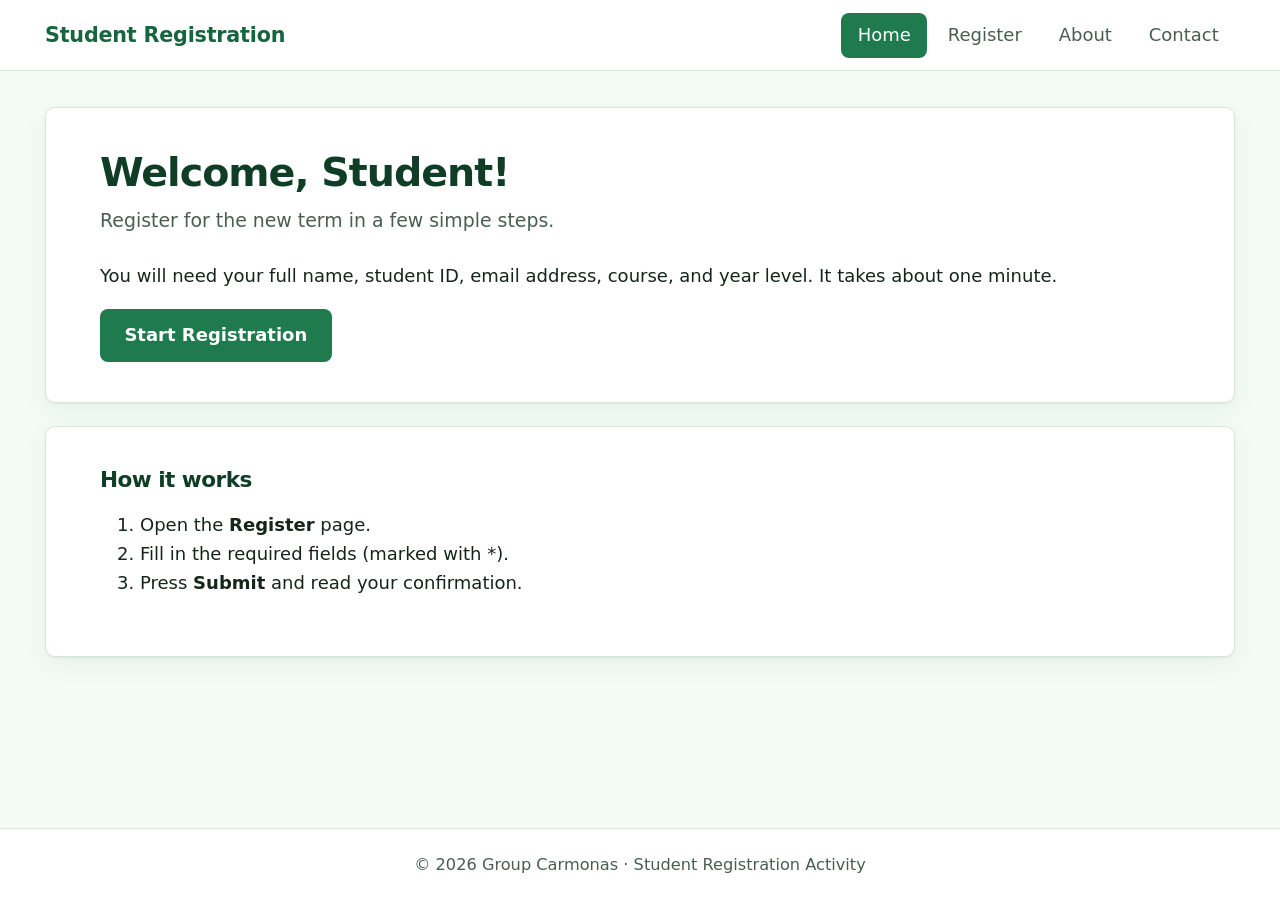
==== index.html @ eb0fc4b8 "Add files via upload" ====
<!DOCTYPE html>
<html lang="en">
<head>
  <meta charset="UTF-8">
  <meta name="viewport" content="width=device-width, initial-scale=1.0">
  <title>Home | Student Registration</title>
  <link rel="stylesheet" href="style.css">
</head>
<body>
  <a class="skip-link" href="#main">Skip to main content</a>

  <header class="site-header">
    <div class="header-inner">
      <a class="logo" href="index.html">Student Registration</a>
      <nav aria-label="Main navigation">
        <ul class="nav-list">
          <li><a href="index.html" aria-current="page">Home</a></li>
          <li><a href="register.html">Register</a></li>
          <li><a href="about.html">About</a></li>
          <li><a href="contact.html">Contact</a></li>
        </ul>
      </nav>
    </div>
  </header>

  <main id="main">
    <section class="card">
      <h1>Welcome, Student!</h1>
      <p class="lead">Register for the new term in a few simple steps.</p>
      <p>You will need your full name, student ID, email address, course, and year level. It takes about one minute.</p>
      <a class="btn btn-primary" href="register.html">Start Registration</a>
    </section>

    <section class="card">
      <h2>How it works</h2>
      <ol>
        <li>Open the <strong>Register</strong> page.</li>
        <li>Fill in the required fields (marked with *).</li>
        <li>Press <strong>Submit</strong> and read your confirmation.</li>
      </ol>
    </section>
  </main>

  <footer class="site-footer">
    <p>&copy; 2026 Group Carmonas &middot; Student Registration Activity</p>
  </footer>
</body>
</html>
---- style.css ----
/* ============ Font: Plus Jakarta Sans (bundled in /fonts, works offline) ============ */
@font-face {
  font-family: "Plus Jakarta Sans";
  src: url("fonts/PlusJakartaSans.woff2") format("woff2");
  font-weight: 200 800;
  font-style: normal;
  font-display: swap;
}

/* ============ Tokens: green and white ============ */
:root {
  --green-900: #0f3d26;
  --green-700: #17653f;
  --green-600: #1f7a4d;   /* primary */
  --green-500: #2e9a63;
  --green-100: #e3f4ea;
  --green-50:  #f4fbf7;
  --white: #ffffff;
  --text: #15251c;
  --text-soft: #4a5d52;
  --line: #d8e5dd;
  --error: #b42318;
  --error-bg: #fef3f2;
  --radius: 10px;
  --shadow: 0 1px 2px rgba(15, 61, 38, 0.06), 0 8px 24px rgba(15, 61, 38, 0.06);
}

* { box-sizing: border-box; }
html { font-size: 112.5%; } /* 18px */

body {
  margin: 0;
  min-height: 100vh;
  display: flex;
  flex-direction: column;
  font-family: "Plus Jakarta Sans", "Segoe UI", system-ui, -apple-system, Arial, sans-serif;
  line-height: 1.6;
  color: var(--text);
  background: var(--green-50);
}

[hidden] { display: none !important; }
h1, h2 { margin-top: 0; line-height: 1.2; letter-spacing: -0.025em; color: var(--green-900); font-weight: 800; }
h1 { font-size: 2.2rem; margin-bottom: 0.5rem; }
h2 { font-size: 1.2rem; }

/* ============ Skip link ============ */
.skip-link { position: absolute; left: -999px; top: 0; z-index: 10; background: var(--green-900); color: var(--white); padding: 0.6rem 1rem; }
.skip-link:focus { left: 0; }

/* ============ Header ============ */
.site-header { background: var(--white); border-bottom: 1px solid var(--line); }
.header-inner {
  max-width: 1400px; margin: 0 auto; padding: 0.7rem 2.5rem;
  display: flex; align-items: center; justify-content: space-between; flex-wrap: wrap; gap: 0.5rem;
}
.logo { font-weight: 700; font-size: 1.15rem; color: var(--green-700); text-decoration: none; letter-spacing: -0.01em; }
.nav-list { list-style: none; margin: 0; padding: 0; display: flex; flex-wrap: wrap; gap: 0.25rem; }
.nav-list a {
  display: block; padding: 0.45rem 0.9rem; border-radius: 8px;
  color: var(--text-soft); text-decoration: none; font-weight: 500;
}
.nav-list a:hover { background: var(--green-100); color: var(--green-900); }
.nav-list a[aria-current="page"] { background: var(--green-600); color: var(--white); }

/* ============ Layout ============ */
main { flex: 1; width: 100%; max-width: 1400px; margin: 0 auto; padding: 2rem 2.5rem; }

.card {
  background: var(--white);
  border: 1px solid var(--line);
  border-radius: var(--radius);
  box-shadow: var(--shadow);
  padding: 2.25rem 3rem;
  margin-bottom: 1.25rem;
}
.lead { font-size: 1.05rem; margin: 0 0 1.5rem; color: var(--text-soft); }

/* ============ Buttons ============ */
.btn {
  display: inline-block; font: inherit; font-weight: 600;
  padding: 0.6rem 1.3rem; border-radius: 8px; border: 1.5px solid transparent;
  cursor: pointer; text-decoration: none; transition: background 0.15s, border-color 0.15s;
}
.btn-primary { background: var(--green-600); color: var(--white); }
.btn-primary:hover { background: var(--green-700); }
.btn-secondary { background: var(--white); color: var(--green-700); border-color: var(--green-600); }
.btn-secondary:hover { background: var(--green-100); }

/* ============ Form ============ */
.form-group { margin-bottom: 1rem; position: relative; }
label { display: block; font-weight: 600; margin-bottom: 0.3rem; }
.required { color: var(--error); }
.hint { font-size: 0.85rem; line-height: 1.4; color: var(--text-soft); margin: 0.25rem 0 0; }

input, select {
  width: 100%; height: 2.9rem; font: inherit; color: var(--text);
  padding: 0.55rem 0.8rem; background: var(--white);
  border: 1.5px solid #b9cdc0; border-radius: 8px;
  transition: border-color 0.15s, box-shadow 0.15s;
}
input:hover, select:hover { border-color: var(--green-500); }
input::placeholder { color: #7c8f84; }

input.invalid, select.invalid { border-color: var(--error); background: var(--error-bg); }
.error { display: block; min-height: 1.1rem; margin-top: 0.2rem; color: var(--error); font-size: 0.9rem; font-weight: 600; }

.button-row { display: flex; flex-wrap: wrap; gap: 0.75rem; margin-top: 0.5rem; }

@media (min-width: 801px) {
  #registerForm { display: grid; grid-template-columns: 1fr 1fr; gap: 0 2rem; align-items: start; }
  #registerForm .form-group:first-child,
  #registerForm .button-row { grid-column: 1 / -1; }
}

/* ============ Confirmation ============ */
.confirmation { border-left: 5px solid var(--green-600); background: var(--green-50); }
.confirmation h2 { color: var(--green-700); }
.confirmation dl { margin: 1rem 0 0; display: grid; grid-template-columns: max-content 1fr; gap: 0.35rem 1rem; }
.confirmation dt { font-weight: 600; color: var(--text-soft); }
.confirmation dd { margin: 0; }

/* ============ Dialog ============ */
dialog {
  width: min(90vw, 440px); padding: 2rem; text-align: center;
  border: 1px solid var(--line); border-radius: 14px;
  background: var(--white); color: var(--text);
  box-shadow: 0 20px 50px rgba(15, 61, 38, 0.25);
}
dialog::backdrop { background: rgba(15, 61, 38, 0.45); }
dialog p { margin: 0 0 1.5rem; color: var(--text-soft); }
dialog .button-row { justify-content: center; }

/* ============ Keyboard focus ============ */
a:focus-visible, button:focus-visible, input:focus-visible, select:focus-visible, .confirmation:focus-visible {
  outline: 3px solid var(--green-500);
  outline-offset: 2px;
}
input:focus, select:focus { border-color: var(--green-600); box-shadow: 0 0 0 3px var(--green-100); }

/* ============ Footer ============ */
.site-footer { text-align: center; padding: 1.25rem; background: var(--white); border-top: 1px solid var(--line); color: var(--text-soft); font-size: 0.9rem; }
.site-footer p { margin: 0; }

/* ============ Mobile ============ */
@media (max-width: 600px) {
  h1 { font-size: 1.6rem; }
  .header-inner { flex-direction: column; align-items: flex-start; }
  .card { padding: 1.25rem; }
  main { padding: 1.5rem 1rem; }
  .button-row .btn { width: 100%; text-align: center; }
  .confirmation dl { grid-template-columns: 1fr; }
}

@media (prefers-reduced-motion: reduce) { * { transition: none !important; } }

/* Large desktop screens: three columns so the whole form fits on one screen */
@media (min-width: 1200px) {
  #registerForm { grid-template-columns: repeat(3, 1fr); }
  #registerForm .form-group:first-child { grid-column: 1 / 3; }
  /* put the Student ID hint on the label line so it does not make the row taller */
  #registerForm .hint { position: absolute; top: 0.15rem; right: 0; margin: 0; }
}
@media (max-width: 1199px) and (min-width: 601px) { .card { padding: 2.25rem; } }
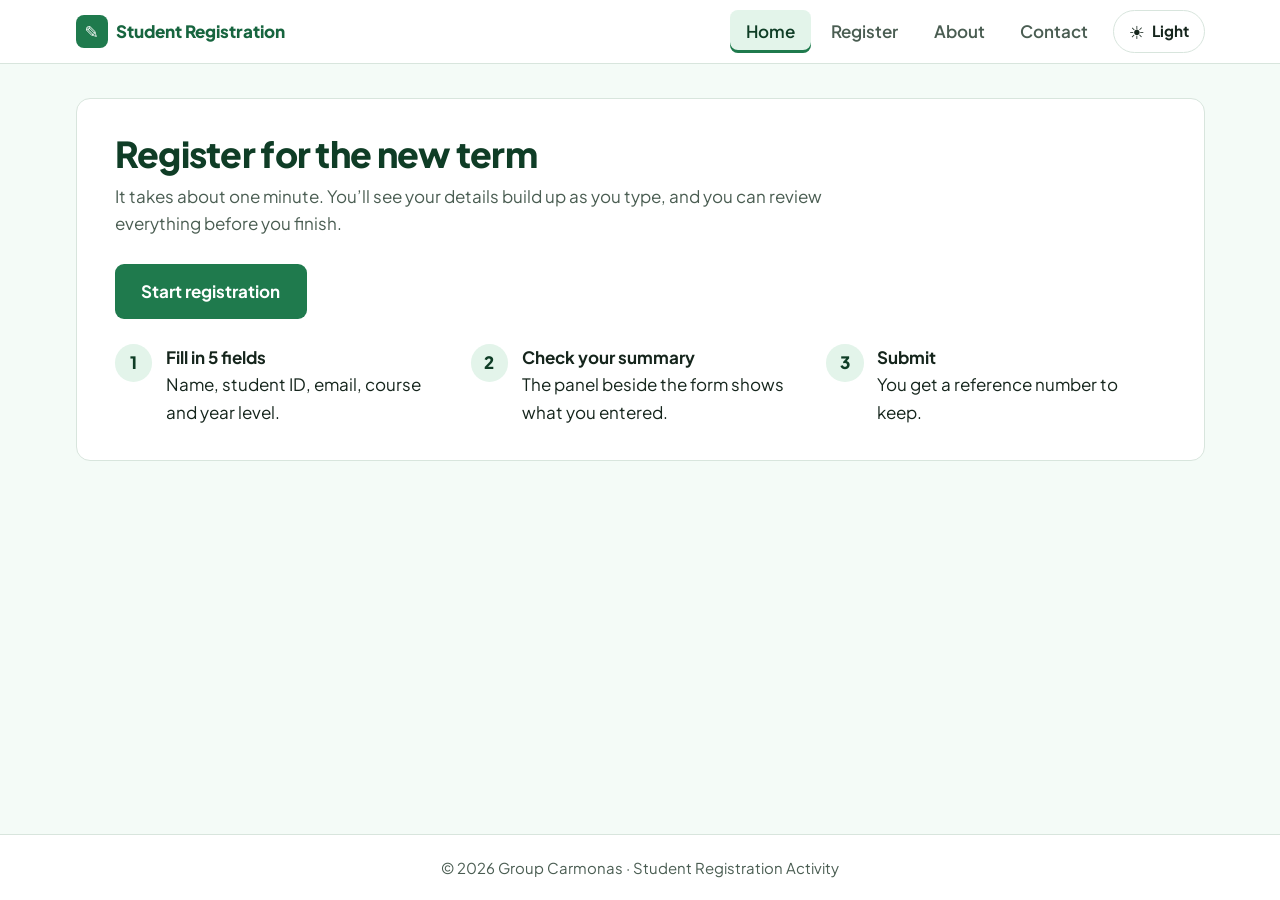
==== commit aedd6ecc: "Add files via upload" ====
--- a/index.html
+++ b/index.html
@@ -1,48 +1,47 @@
-<!DOCTYPE html>
-<html lang="en">
-<head>
-  <meta charset="UTF-8">
-  <meta name="viewport" content="width=device-width, initial-scale=1.0">
-  <title>Home | Student Registration</title>
-  <link rel="stylesheet" href="style.css">
-</head>
-<body>
-  <a class="skip-link" href="#main">Skip to main content</a>
-
-  <header class="site-header">
-    <div class="header-inner">
-      <a class="logo" href="index.html">Student Registration</a>
-      <nav aria-label="Main navigation">
-        <ul class="nav-list">
-          <li><a href="index.html" aria-current="page">Home</a></li>
-          <li><a href="register.html">Register</a></li>
-          <li><a href="about.html">About</a></li>
-          <li><a href="contact.html">Contact</a></li>
-        </ul>
-      </nav>
-    </div>
-  </header>
-
-  <main id="main">
-    <section class="card">
-      <h1>Welcome, Student!</h1>
-      <p class="lead">Register for the new term in a few simple steps.</p>
-      <p>You will need your full name, student ID, email address, course, and year level. It takes about one minute.</p>
-      <a class="btn btn-primary" href="register.html">Start Registration</a>
-    </section>
-
-    <section class="card">
-      <h2>How it works</h2>
-      <ol>
-        <li>Open the <strong>Register</strong> page.</li>
-        <li>Fill in the required fields (marked with *).</li>
-        <li>Press <strong>Submit</strong> and read your confirmation.</li>
-      </ol>
-    </section>
-  </main>
-
-  <footer class="site-footer">
-    <p>&copy; 2026 Group Carmonas &middot; Student Registration Activity</p>
-  </footer>
-</body>
-</html>+<!DOCTYPE html>
+<html lang="en" data-theme="light">
+<head>
+  <meta charset="UTF-8">
+  <meta name="viewport" content="width=device-width, initial-scale=1.0">
+  <title>Home | Student Registration</title>
+  <link rel="stylesheet" href="style.css">
+  <script>try{document.documentElement.setAttribute("data-theme",localStorage.getItem("sr-theme")==="dark"?"dark":"light")}catch(e){}</script>
+</head>
+<body>
+  <a class="skip" href="#main">Skip to main content</a>
+
+  <header class="top">
+    <div class="bar">
+      <a class="logo" href="index.html"><i aria-hidden="true">&#9998;</i>Student Registration</a>
+      <div class="bar-r">
+        <nav aria-label="Main navigation">
+          <ul>
+          <li><a href="index.html" aria-current="page">Home</a></li>
+          <li><a href="register.html">Register</a></li>
+          <li><a href="about.html">About</a></li>
+          <li><a href="contact.html">Contact</a></li>
+          </ul>
+        </nav>
+        <button type="button" class="theme" id="themeBtn" aria-pressed="false" aria-label="Dark mode"><span class="ico" id="themeIco" aria-hidden="true">&#9728;</span><span id="themeLbl">Light</span></button>
+      </div>
+    </div>
+  </header>
+
+  <main id="main" tabindex="-1">
+    <div class="card">
+      <h1>Register for the new term</h1>
+      <p class="lead">It takes about one minute. You&rsquo;ll see your details build up as you type, and you can review everything before you finish.</p>
+      <a class="btn btn-p" href="register.html" style="display:inline-block;text-decoration:none">Start registration</a>
+      <ol class="steps">
+        <li><b>Fill in 5 fields</b>Name, student ID, email, course and year level.</li>
+        <li><b>Check your summary</b>The panel beside the form shows what you entered.</li>
+        <li><b>Submit</b>You get a reference number to keep.</li>
+      </ol>
+    </div>
+  </main>
+
+  <footer>&copy; 2026 Group Carmonas &middot; Student Registration Activity</footer>
+
+  <script src="script.js"></script>
+</body>
+</html>
--- a/style.css
+++ b/style.css
@@ -1,164 +1,139 @@
-/* ============ Font: Plus Jakarta Sans (bundled in /fonts, works offline) ============ */
-@font-face {
-  font-family: "Plus Jakarta Sans";
-  src: url("fonts/PlusJakartaSans.woff2") format("woff2");
-  font-weight: 200 800;
-  font-style: normal;
-  font-display: swap;
+/* Font: Plus Jakarta Sans (bundled in /fonts, works offline) */
+@font-face{font-family:"Plus Jakarta Sans";src:url("fonts/PlusJakartaSans.woff2") format("woff2");font-weight:200 800;font-style:normal;font-display:swap}
+/* Theme: light by default; the toggle in the header sets data-theme="dark" */
+:root{
+  --g9:#0f3d26;--g7:#17653f;--g6:#1f7a4d;--g5:#2e9a63;--g1:#e3f4ea;
+  --bg:#f4fbf7;--surface:#fff;--text:#15251c;--soft:#4a5d52;--line:#d8e5dd;--field:#9db5a6;
+  --err:#b42318;--errbg:#fef3f2;--ok:#17653f;--on-primary:#fff;--ink-btn:#1f7a4d;
+  box-sizing:border-box;padding-top:env(safe-area-inset-top,0px);padding-bottom:env(safe-area-inset-bottom,0px);
 }
+:root[data-theme="dark"]{
+  --g9:#d7f2e2;--g7:#7fd6a5;--g6:#2e9a63;--g5:#4cc185;--g1:#173626;
+  --bg:#0d1a13;--surface:#13251b;--text:#e8f3ec;--soft:#a5bcae;--line:#27402f;--field:#4d6b59;
+  --err:#ff8a7e;--errbg:#3a1815;--ok:#7fd6a5;--on-primary:#06140c;--ink-btn:#4cc185;}
+*{box-sizing:border-box}
+html{font-size:106.25%;scroll-padding-top:env(safe-area-inset-top,0px)}
+body{margin:0;min-height:100vh;display:flex;flex-direction:column;background:var(--bg);color:var(--text);
+  font-family:"Plus Jakarta Sans","Segoe UI",system-ui,Arial,sans-serif;line-height:1.6}
+[hidden]{display:none!important}
+h1,h2,h3{margin:0;line-height:1.2;letter-spacing:-.02em;color:var(--g9);font-weight:800}
+h1{font-size:2.1rem}h2{font-size:1.15rem}
+a{color:var(--g7)}
+.skip{position:absolute;left:-999px;top:0;background:var(--g9);color:var(--bg);padding:.6rem 1rem;z-index:20}
+.skip:focus{left:0}
+:focus-visible{outline:3px solid var(--g5);outline-offset:2px}
 
-/* ============ Tokens: green and white ============ */
-:root {
-  --green-900: #0f3d26;
-  --green-700: #17653f;
-  --green-600: #1f7a4d;   /* primary */
-  --green-500: #2e9a63;
-  --green-100: #e3f4ea;
-  --green-50:  #f4fbf7;
-  --white: #ffffff;
-  --text: #15251c;
-  --text-soft: #4a5d52;
-  --line: #d8e5dd;
-  --error: #b42318;
-  --error-bg: #fef3f2;
-  --radius: 10px;
-  --shadow: 0 1px 2px rgba(15, 61, 38, 0.06), 0 8px 24px rgba(15, 61, 38, 0.06);
+/* header */
+header.top{background:var(--surface);border-bottom:1px solid var(--line);position:sticky;top:env(safe-area-inset-top,0px);z-index:5}
+.bar{max-width:1180px;margin:0 auto;padding:.6rem 1.5rem;display:flex;align-items:center;justify-content:space-between;gap:.75rem;flex-wrap:wrap}
+.logo{font-weight:800;color:var(--g7);text-decoration:none;display:flex;align-items:center;gap:.5rem}
+.logo i{width:1.9rem;height:1.9rem;border-radius:8px;background:var(--g6);color:var(--on-primary);display:grid;place-items:center;font-style:normal;font-size:1rem}
+nav ul{list-style:none;margin:0;padding:0;display:flex;gap:.2rem;flex-wrap:wrap}
+nav a{display:block;padding:.45rem .95rem;border-radius:8px;color:var(--soft);text-decoration:none;font-weight:600}
+nav a:hover{background:var(--g1);color:var(--g9)}
+nav a[aria-current="page"]{background:var(--g1);color:var(--g9);box-shadow:inset 0 -3px 0 var(--g6)}
+
+main{flex:1;width:100%;max-width:1180px;margin:0 auto;padding:2rem 1.5rem 3rem}
+.crumb{font-size:.88rem;color:var(--soft);margin:0 0 .4rem}
+.bar-r{display:flex;align-items:center;gap:.5rem;flex-wrap:wrap}
+.theme{font:inherit;font-weight:700;font-size:.9rem;display:flex;align-items:center;gap:.45rem;padding:.45rem .85rem;min-height:2.5rem;border-radius:99px;border:1.5px solid var(--line);background:var(--surface);color:var(--text);cursor:pointer;transition:background .15s,border-color .15s}
+.theme:hover{background:var(--g1);border-color:var(--g5)}
+.theme .ico{font-size:1.05rem;line-height:1}
+.lead{color:var(--soft);margin:.4rem 0 1.6rem;max-width:60ch}
+.req{color:var(--err);font-weight:700}
+
+/* register layout */
+.layout{display:grid;grid-template-columns:minmax(0,1fr) 320px;gap:2rem;align-items:start}
+.panel{background:var(--surface);border:1px solid var(--line);border-top:4px solid var(--g6);border-radius:14px;padding:2rem 2.25rem}
+fieldset{border:0;margin:0 0 1.6rem;padding:0}
+legend{padding:0;font-weight:800;font-size:1.05rem;color:var(--g9);margin-bottom:.9rem;display:flex;align-items:center;gap:.6rem;width:100%}
+legend::after{content:"";flex:1;height:1px;background:var(--line)}
+.row{display:grid;grid-template-columns:1fr 1fr;gap:0 1.25rem}
+.field{margin-bottom:1.05rem;min-width:0}
+.field.full{grid-column:1/-1}
+label{display:block;font-weight:600;margin-bottom:.3rem}
+.wrap{position:relative}
+input,select{width:100%;height:3rem;font:inherit;color:var(--text);background:var(--surface);
+  border:1.5px solid var(--field);border-radius:9px;padding:.5rem 2.4rem .5rem .85rem;transition:border-color .15s,box-shadow .15s}
+select{padding-right:.85rem}
+input:hover,select:hover{border-color:var(--g5)}
+input:focus,select:focus{border-color:var(--g6);box-shadow:0 0 0 4px var(--g1);outline:none}
+input:focus-visible,select:focus-visible{outline:3px solid var(--g5);outline-offset:1px}
+input::placeholder{color:var(--soft);opacity:.7}
+.field.invalid input,.field.invalid select{border-color:var(--err);background:var(--errbg)}
+.field.valid input,.field.valid select{border-color:var(--g6)}
+.mark{position:absolute;right:.8rem;top:50%;transform:translateY(-50%);pointer-events:none;font-weight:800;font-size:1.05rem}
+.field.valid .wrap::after{content:"✓";position:absolute;right:.85rem;top:50%;transform:translateY(-50%);color:var(--ok);font-weight:800}
+.field.valid select + *{display:none}
+.hint{font-size:.85rem;color:var(--soft);margin:.3rem 0 0;line-height:1.4}
+.msg{display:none;margin:.3rem 0 0;color:var(--err);font-size:.88rem;font-weight:600;line-height:1.4}
+.field.invalid .msg{display:flex;gap:.4rem}
+.field.invalid .msg::before{content:"⚠";flex:none}
+.suggest{margin:.3rem 0 0;font-size:.88rem}
+.suggest button{all:unset;color:var(--g7);font-weight:700;text-decoration:underline;cursor:pointer}
+.suggest button:focus-visible{outline:3px solid var(--g5);outline-offset:2px}
+
+.summary-err{border:1.5px solid var(--err);background:var(--errbg);border-radius:10px;padding:.9rem 1.1rem;margin-bottom:1.4rem}
+.summary-err h2{color:var(--err);font-size:1rem;margin-bottom:.3rem}
+.summary-err ul{margin:0;padding-left:1.2rem}
+.summary-err a{color:var(--err);font-weight:600}
+
+.actions{display:flex;gap:.75rem;flex-wrap:wrap;align-items:center;margin-top:.5rem}
+.btn{font:inherit;font-weight:700;padding:.75rem 1.5rem;border-radius:9px;border:1.5px solid transparent;cursor:pointer;transition:background .15s,transform .05s;min-height:3rem}
+.btn:active{transform:translateY(1px)}
+.btn-p{background:var(--ink-btn);color:var(--on-primary)}
+.btn-p:hover{background:var(--g7)}
+:root[data-theme="dark"] .btn-p:hover{background:var(--g7);color:#06140c}
+.btn-s{background:transparent;color:var(--g7);border-color:var(--g6)}
+.btn-s:hover{background:var(--g1)}
+.btn-link{all:unset;cursor:pointer;color:var(--g7);font-weight:600;text-decoration:underline;font-size:.92rem}
+.btn-link:focus-visible{outline:3px solid var(--g5);outline-offset:3px}
+
+/* live summary slip */
+.slip{position:sticky;top:calc(4.6rem + env(safe-area-inset-top,0px));background:var(--surface);border:1px solid var(--line);border-radius:14px;overflow:hidden}
+.slip-h{background:var(--g1);color:var(--g9);padding:1rem 1.25rem;border-bottom:1px solid var(--line)}
+.slip-h h2{color:inherit;font-size:1rem}
+.slip-h p{margin:.15rem 0 .7rem;font-size:.85rem;opacity:.92}
+.prog{height:8px;border-radius:99px;background:var(--surface);border:1px solid var(--line);overflow:hidden}
+.prog span{display:block;height:100%;width:0;background:var(--g6);border-radius:99px;transition:width .3s}
+.slip dl{margin:0;padding:.5rem 1.25rem 1rem;position:relative}
+.slip dt{font-size:.8rem;color:var(--soft);margin-top:.7rem}
+.slip dd{margin:0;font-weight:600;min-height:1.6em;word-break:break-word}
+.slip dd.empty{color:var(--soft);font-weight:400;font-style:italic;opacity:.75}
+.slip-note{padding:.8rem 1.25rem;border-top:1px dashed var(--line);font-size:.85rem;color:var(--soft)}
+
+/* success */
+.success{border-left:6px solid var(--g6)}
+.success .badge{display:inline-grid;place-items:center;width:3rem;height:3rem;border-radius:50%;background:var(--g1);color:var(--ok);font-size:1.5rem;font-weight:800;margin-bottom:.8rem}
+.ref{display:inline-block;margin:.8rem 0 1.2rem;padding:.4rem .9rem;border:1.5px dashed var(--g6);border-radius:8px;font-weight:800;letter-spacing:.04em;color:var(--g9)}
+.success dl{display:grid;grid-template-columns:max-content 1fr;gap:.4rem 1.5rem;margin:0 0 1.5rem}
+.success dt{color:var(--soft);font-weight:600}.success dd{margin:0;font-weight:600}
+
+/* toast */
+.toast{position:fixed;left:50%;bottom:calc(1.25rem + env(safe-area-inset-bottom,0px));transform:translateX(-50%);background:var(--surface);color:var(--text);border:1.5px solid var(--g6);
+  padding:.75rem 1.1rem;border-radius:10px;display:flex;gap:1rem;align-items:center;z-index:30;box-shadow:0 10px 30px rgba(0,0,0,.25);max-width:92vw}
+.toast button{all:unset;cursor:pointer;font-weight:800;text-decoration:underline;color:var(--g7)}
+.toast button:focus-visible{outline:3px solid var(--g5);outline-offset:3px}
+
+/* simple pages */
+.card{background:var(--surface);border:1px solid var(--line);border-radius:14px;padding:2rem 2.25rem;margin-bottom:1.25rem}
+.steps{display:grid;grid-template-columns:repeat(3,1fr);gap:1rem;margin:1.5rem 0 0;padding:0;list-style:none;counter-reset:s}
+.steps li{counter-increment:s;padding-left:3rem;position:relative}
+.steps li::before{content:counter(s);position:absolute;left:0;top:0;width:2.2rem;height:2.2rem;border-radius:50%;background:var(--g1);color:var(--g9);font-weight:800;display:grid;place-items:center}
+.steps b{display:block}
+footer{text-align:center;padding:1.2rem;border-top:1px solid var(--line);background:var(--surface);color:var(--soft);font-size:.88rem}
+@media print{header.top,footer,.actions,.skip{display:none!important}}
+
+@media (max-width:900px){
+  .layout{grid-template-columns:1fr}
+  .slip{position:static;order:-1}
+  .slip dl{display:none}.slip-note{display:none}
 }
-
-* { box-sizing: border-box; }
-html { font-size: 112.5%; } /* 18px */
-
-body {
-  margin: 0;
-  min-height: 100vh;
-  display: flex;
-  flex-direction: column;
-  font-family: "Plus Jakarta Sans", "Segoe UI", system-ui, -apple-system, Arial, sans-serif;
-  line-height: 1.6;
-  color: var(--text);
-  background: var(--green-50);
+@media (max-width:640px){
+  h1{font-size:1.6rem}.panel,.card{padding:1.25rem}
+  .row{grid-template-columns:1fr}
+  .actions .btn{width:100%}.steps{grid-template-columns:1fr}
+  .success dl{grid-template-columns:1fr;gap:0}.success dt{margin-top:.6rem}
+  main{padding:1.25rem 1rem 2rem}.bar{padding:.5rem 1rem}
 }
-
-[hidden] { display: none !important; }
-h1, h2 { margin-top: 0; line-height: 1.2; letter-spacing: -0.025em; color: var(--green-900); font-weight: 800; }
-h1 { font-size: 2.2rem; margin-bottom: 0.5rem; }
-h2 { font-size: 1.2rem; }
-
-/* ============ Skip link ============ */
-.skip-link { position: absolute; left: -999px; top: 0; z-index: 10; background: var(--green-900); color: var(--white); padding: 0.6rem 1rem; }
-.skip-link:focus { left: 0; }
-
-/* ============ Header ============ */
-.site-header { background: var(--white); border-bottom: 1px solid var(--line); }
-.header-inner {
-  max-width: 1400px; margin: 0 auto; padding: 0.7rem 2.5rem;
-  display: flex; align-items: center; justify-content: space-between; flex-wrap: wrap; gap: 0.5rem;
-}
-.logo { font-weight: 700; font-size: 1.15rem; color: var(--green-700); text-decoration: none; letter-spacing: -0.01em; }
-.nav-list { list-style: none; margin: 0; padding: 0; display: flex; flex-wrap: wrap; gap: 0.25rem; }
-.nav-list a {
-  display: block; padding: 0.45rem 0.9rem; border-radius: 8px;
-  color: var(--text-soft); text-decoration: none; font-weight: 500;
-}
-.nav-list a:hover { background: var(--green-100); color: var(--green-900); }
-.nav-list a[aria-current="page"] { background: var(--green-600); color: var(--white); }
-
-/* ============ Layout ============ */
-main { flex: 1; width: 100%; max-width: 1400px; margin: 0 auto; padding: 2rem 2.5rem; }
-
-.card {
-  background: var(--white);
-  border: 1px solid var(--line);
-  border-radius: var(--radius);
-  box-shadow: var(--shadow);
-  padding: 2.25rem 3rem;
-  margin-bottom: 1.25rem;
-}
-.lead { font-size: 1.05rem; margin: 0 0 1.5rem; color: var(--text-soft); }
-
-/* ============ Buttons ============ */
-.btn {
-  display: inline-block; font: inherit; font-weight: 600;
-  padding: 0.6rem 1.3rem; border-radius: 8px; border: 1.5px solid transparent;
-  cursor: pointer; text-decoration: none; transition: background 0.15s, border-color 0.15s;
-}
-.btn-primary { background: var(--green-600); color: var(--white); }
-.btn-primary:hover { background: var(--green-700); }
-.btn-secondary { background: var(--white); color: var(--green-700); border-color: var(--green-600); }
-.btn-secondary:hover { background: var(--green-100); }
-
-/* ============ Form ============ */
-.form-group { margin-bottom: 1rem; position: relative; }
-label { display: block; font-weight: 600; margin-bottom: 0.3rem; }
-.required { color: var(--error); }
-.hint { font-size: 0.85rem; line-height: 1.4; color: var(--text-soft); margin: 0.25rem 0 0; }
-
-input, select {
-  width: 100%; height: 2.9rem; font: inherit; color: var(--text);
-  padding: 0.55rem 0.8rem; background: var(--white);
-  border: 1.5px solid #b9cdc0; border-radius: 8px;
-  transition: border-color 0.15s, box-shadow 0.15s;
-}
-input:hover, select:hover { border-color: var(--green-500); }
-input::placeholder { color: #7c8f84; }
-
-input.invalid, select.invalid { border-color: var(--error); background: var(--error-bg); }
-.error { display: block; min-height: 1.1rem; margin-top: 0.2rem; color: var(--error); font-size: 0.9rem; font-weight: 600; }
-
-.button-row { display: flex; flex-wrap: wrap; gap: 0.75rem; margin-top: 0.5rem; }
-
-@media (min-width: 801px) {
-  #registerForm { display: grid; grid-template-columns: 1fr 1fr; gap: 0 2rem; align-items: start; }
-  #registerForm .form-group:first-child,
-  #registerForm .button-row { grid-column: 1 / -1; }
-}
-
-/* ============ Confirmation ============ */
-.confirmation { border-left: 5px solid var(--green-600); background: var(--green-50); }
-.confirmation h2 { color: var(--green-700); }
-.confirmation dl { margin: 1rem 0 0; display: grid; grid-template-columns: max-content 1fr; gap: 0.35rem 1rem; }
-.confirmation dt { font-weight: 600; color: var(--text-soft); }
-.confirmation dd { margin: 0; }
-
-/* ============ Dialog ============ */
-dialog {
-  width: min(90vw, 440px); padding: 2rem; text-align: center;
-  border: 1px solid var(--line); border-radius: 14px;
-  background: var(--white); color: var(--text);
-  box-shadow: 0 20px 50px rgba(15, 61, 38, 0.25);
-}
-dialog::backdrop { background: rgba(15, 61, 38, 0.45); }
-dialog p { margin: 0 0 1.5rem; color: var(--text-soft); }
-dialog .button-row { justify-content: center; }
-
-/* ============ Keyboard focus ============ */
-a:focus-visible, button:focus-visible, input:focus-visible, select:focus-visible, .confirmation:focus-visible {
-  outline: 3px solid var(--green-500);
-  outline-offset: 2px;
-}
-input:focus, select:focus { border-color: var(--green-600); box-shadow: 0 0 0 3px var(--green-100); }
-
-/* ============ Footer ============ */
-.site-footer { text-align: center; padding: 1.25rem; background: var(--white); border-top: 1px solid var(--line); color: var(--text-soft); font-size: 0.9rem; }
-.site-footer p { margin: 0; }
-
-/* ============ Mobile ============ */
-@media (max-width: 600px) {
-  h1 { font-size: 1.6rem; }
-  .header-inner { flex-direction: column; align-items: flex-start; }
-  .card { padding: 1.25rem; }
-  main { padding: 1.5rem 1rem; }
-  .button-row .btn { width: 100%; text-align: center; }
-  .confirmation dl { grid-template-columns: 1fr; }
-}
-
-@media (prefers-reduced-motion: reduce) { * { transition: none !important; } }
-
-/* Large desktop screens: three columns so the whole form fits on one screen */
-@media (min-width: 1200px) {
-  #registerForm { grid-template-columns: repeat(3, 1fr); }
-  #registerForm .form-group:first-child { grid-column: 1 / 3; }
-  /* put the Student ID hint on the label line so it does not make the row taller */
-  #registerForm .hint { position: absolute; top: 0.15rem; right: 0; margin: 0; }
-}
-@media (max-width: 1199px) and (min-width: 601px) { .card { padding: 2.25rem; } }
+@media (prefers-reduced-motion:reduce){*{transition:none!important}}
